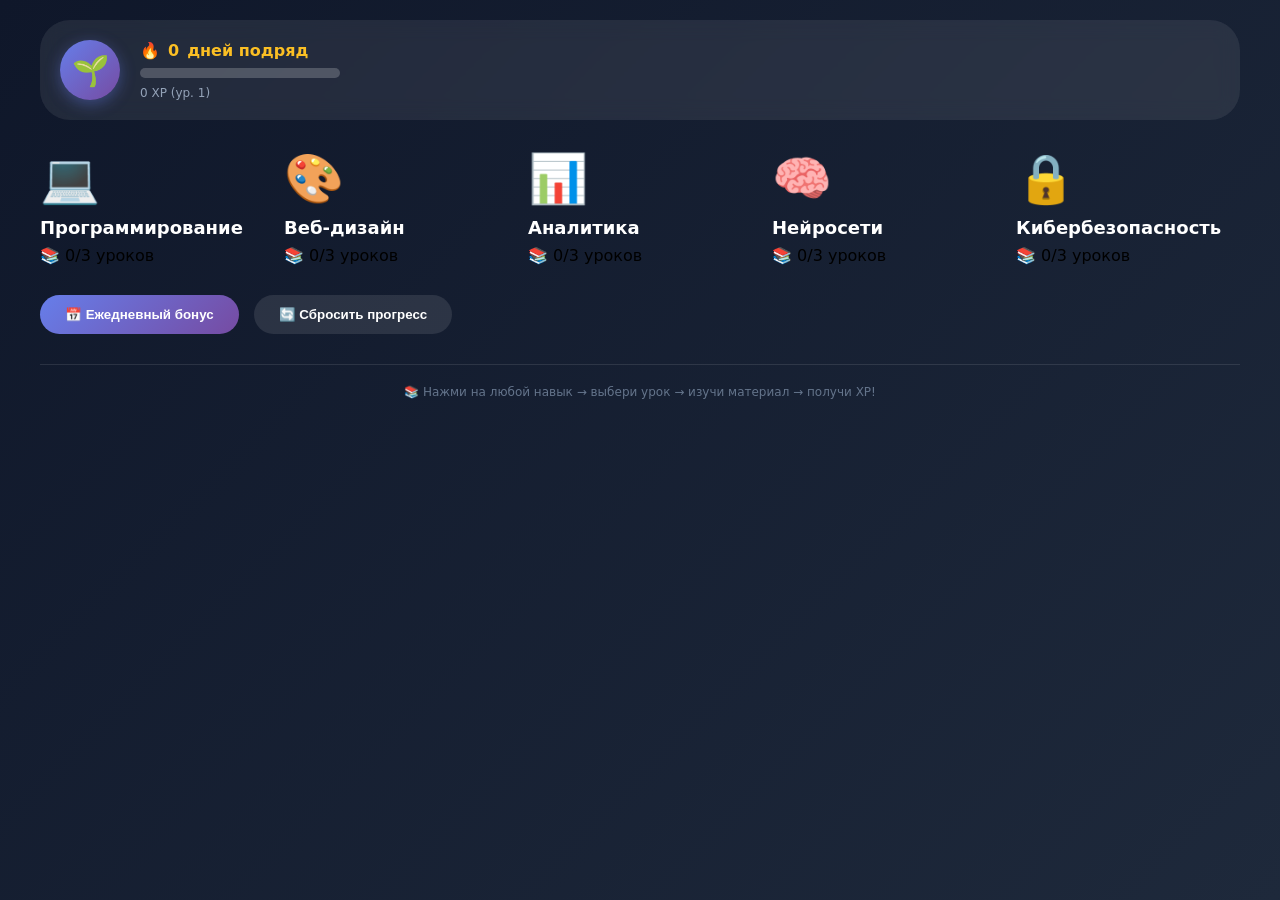
==== index.html @ 2c904f8a "c1" ====
<!DOCTYPE html>
<html lang="ru">
<head>
    <meta charset="UTF-8">
    <meta name="viewport" content="width=device-width, initial-scale=1.0, user-scalable=yes">
    <meta http-equiv="X-UA-Compatible" content="IE=edge,chrome=1" />
    <meta name="description" content="PROGREV PWA APP" />
    
    <link rel="manifest" crossorigin="use-credentials" href="./manifest.webmanifest">
    <link rel="shortcut icon" href="public/favicon.ico" type="image/x-icon">
    <link rel="icon" href="public/favicon.ico" type="image/x-icon">
    <link rel="favicon-16x16" type="image/png" sizes="16x16" href="public/favicon.ico">
    <meta name="pwa-capable" content="yes">
    <link rel="stylesheet" href="styles.css">
    <title>ITree - ИТ-дерево навыков</title>
</head>
<body>
    
    <div class="app-container">
        <div class="header">
            <div class="user-card">
                <div class="avatar" id="avatarBtn">🌱</div>
                <div class="stats">
                    <div class="streak">🔥 <span id="streakCount">0</span> дней подряд</div>
                    <div class="xp-bar-bg"><div class="xp-bar-fill" id="xpFill"></div></div>
                    <div id="xpText" style="font-size:12px; color:#94a3b8;">0 XP</div>
                </div>
            </div>
        </div>

        <div class="tree-grid" id="skillsGrid"></div>

        <div class="learning-panel" id="learningPanel">
            <div class="panel-header">
                <div class="panel-title" id="panelTitle">Обучение</div>
                <button class="close-panel" id="closePanel">✕</button>
            </div>
            <div id="lessonsContainer"></div>
        </div>

        <div class="controls">
            <button class="btn btn-primary" id="dailyBtn">📅 Ежедневный бонус</button>
            <button class="btn btn-secondary" id="resetBtn">🔄 Сбросить прогресс</button>
        </div>
        <div class="footer">📚 Нажми на любой навык → выбери урок → изучи материал → получи XP!</div>
    </div>

    <div class="video-modal" id="videoModal">
        <div class="video-container">
            <button class="close-video" id="closeVideo">✕</button>
            <iframe class="video-frame" id="videoFrame" src="" frameborder="0" allowfullscreen></iframe>
        </div>
    </div>
    <script src="index.js"></script>
    <script>
        if ('serviceWorker' in navigator) {
            navigator.serviceWorker.register(
                '/service-worker.js', {scope: '/'}
            )
        }
    </script>
</body>
</html>
---- styles.css ----
* {
margin: 0;
padding: 0;
box-sizing: border-box;
}

body {
font-family: 'Segoe UI', system-ui, -apple-system, sans-serif;
background: linear-gradient(135deg, #0f172a 0%, #1e293b 100%);
min-height: 100vh;
padding: 20px;
}

.app-container {
max-width: 1200px;
margin: 0 auto;
}

/* Header */
.header {
display: flex;
justify-content: space-between;
align-items: center;
margin-bottom: 30px;
padding: 20px;
background: rgba(255,255,255,0.08);
border-radius: 30px;
backdrop-filter: blur(10px);
}

.user-card {
display: flex;
align-items: center;
gap: 20px;
}

.avatar {
width: 60px;
height: 60px;
background: linear-gradient(135deg, #667eea, #764ba2);
border-radius: 50%;
display: flex;
align-items: center;
justify-content: center;
font-size: 30px;
cursor: pointer;
transition: transform 0.3s;
box-shadow: 0 4px 15px rgba(102,126,234,0.4);
}

.avatar:hover {
transform: scale(1.05);
}

.stats {
display: flex;
flex-direction: column;
gap: 8px;
}

.streak {
display: flex;
align-items: center;
gap: 8px;
color: #fbbf24;
font-weight: bold;
}

.xp-bar-bg {
width: 200px;
height: 10px;
background: rgba(255,255,255,0.2);
border-radius: 10px;
overflow: hidden;
}

.xp-bar-fill {
height: 100%;
background: linear-gradient(90deg, #4ade80, #22d3ee);
width: 0%;
transition: width 0.5s;
border-radius: 10px;
}

/* Tree Grid */
.tree-grid {
display: grid;
grid-template-columns: repeat(auto-fit, minmax(200px, 1fr));
gap: 20px;
margin-bottom: 30px;
}

.skill-card {
background: linear-gradient(135deg, #1e293b, #0f172a);
border: 2px solid rgba(59,130,246,0.3);
border-radius: 20px;
padding: 20px;
text-align: center;
cursor: pointer;
transition: all 0.3s;
position: relative;
}

.skill-card:hover {
transform: translateY(-5px);
border-color: #3b82f6;
box-shadow: 0 10px 30px rgba(59,130,246,0.3);
}

.skill-card.completed {
border-color: #4ade80;
background: linear-gradient(135deg, #064e3b, #022c22);
}

.skill-icon {
font-size: 48px;
margin-bottom: 10px;
}

.skill-title {
font-size: 18px;
font-weight: bold;
color: white;
margin-bottom: 8px;
}

.learning-panel {
background: rgba(255,255,255,0.05);
border-radius: 30px;
backdrop-filter: blur(10px);
padding: 25px;
margin-top: 20px;
display: none;
}

.learning-panel.active {
display: block;
animation: slideUp 0.4s ease;
}

@keyframes slideUp {
from { opacity: 0; transform: translateY(20px); }
to { opacity: 1; transform: translateY(0); }
}

.panel-header {
display: flex;
justify-content: space-between;
align-items: center;
margin-bottom: 25px;
padding-bottom: 15px;
border-bottom: 1px solid rgba(255,255,255,0.1);
}

.panel-title {
font-size: 28px;
font-weight: bold;
color: white;
}

.close-panel {
background: rgba(255,255,255,0.1);
border: none;
color: white;
font-size: 24px;
width: 40px;
height: 40px;
border-radius: 50%;
cursor: pointer;
transition: all 0.2s;
}

.close-panel:hover {
background: rgba(239,68,68,0.5);
}

.lessons-grid {
display: grid;
grid-template-columns: repeat(auto-fit, minmax(350px, 1fr));
gap: 20px;
margin-bottom: 30px;
}

.lesson-card {
background: rgba(255,255,255,0.08);
border-radius: 20px;
padding: 20px;
transition: all 0.3s;
border: 1px solid rgba(255,255,255,0.1);
}

.lesson-card.completed-lesson {
border-color: #4ade80;
background: rgba(74,222,128,0.1);
}

.lesson-header {
display: flex;
align-items: center;
gap: 15px;
margin-bottom: 15px;
flex-wrap: wrap;
}

.lesson-number {
width: 40px;
height: 40px;
background: #3b82f6;
border-radius: 50%;
display: flex;
align-items: center;
justify-content: center;
font-weight: bold;
color: white;
}

.lesson-title {
font-size: 18px;
font-weight: bold;
color: white;
flex: 1;
}

.lesson-duration {
font-size: 12px;
color: #94a3b8;
}

.lesson-description {
color: #cbd5e1;
font-size: 14px;
margin-bottom: 15px;
line-height: 1.5;
}

.video-placeholder {
background: linear-gradient(135deg, #0f172a, #1e293b);
border-radius: 15px;
padding: 20px;
margin-bottom: 15px;
text-align: center;
cursor: pointer;
transition: all 0.3s;
border: 1px solid rgba(59,130,246,0.3);
}

.video-placeholder:hover {
border-color: #3b82f6;
transform: scale(1.01);
}

.video-icon {
font-size: 48px;
margin-bottom: 10px;
}

.video-text {
color: #60a5fa;
font-size: 14px;
}

.lesson-actions {
display: flex;
gap: 10px;
margin-top: 15px;
}

.btn-lesson {
flex: 1;
padding: 10px;
border: none;
border-radius: 15px;
font-weight: bold;
cursor: pointer;
transition: all 0.2s;
}

.btn-complete {
background: rgba(34,197,94,0.2);
border: 1px solid #22c55e;
color: #4ade80;
}

.btn-complete:hover {
background: rgba(34,197,94,0.4);
}

.btn-complete:disabled {
opacity: 0.5;
cursor: not-allowed;
}

/* Video Modal */
.video-modal {
display: none;
position: fixed;
top: 0;
left: 0;
width: 100%;
height: 100%;
background: rgba(0,0,0,0.9);
z-index: 1000;
align-items: center;
justify-content: center;
}

.video-modal.active {
display: flex;
}

.video-container {
background: #000;
border-radius: 20px;
max-width: 800px;
width: 90%;
position: relative;
}

.video-frame {
width: 100%;
aspect-ratio: 16/9;
border: none;
border-radius: 20px;
}

.close-video {
position: absolute;
top: -40px;
right: 0;
background: none;
border: none;
color: white;
font-size: 30px;
cursor: pointer;
}

.controls {
display: flex;
gap: 15px;
margin-top: 20px;
}

.btn {
padding: 12px 25px;
border: none;
border-radius: 30px;
font-weight: bold;
cursor: pointer;
transition: all 0.2s;
}

.btn-primary {
background: linear-gradient(135deg, #667eea, #764ba2);
color: white;
}

.btn-secondary {
background: rgba(255,255,255,0.1);
color: white;
}

.toast {
position: fixed;
bottom: 30px;
left: 50%;
transform: translateX(-50%);
background: #1e293b;
color: white;
padding: 12px 24px;
border-radius: 50px;
z-index: 1100;
animation: fadeOut 2.5s ease;
}

@keyframes fadeOut {
0% { opacity: 0; transform: translateX(-50%) translateY(20px); }
15% { opacity: 1; transform: translateX(-50%) translateY(0); }
85% { opacity: 1; transform: translateX(-50%) translateY(0); }
100% { opacity: 0; transform: translateX(-50%) translateY(-20px); }
}

.footer {
text-align: center;
margin-top: 30px;
padding-top: 20px;
border-top: 1px solid rgba(255,255,255,0.1);
font-size: 12px;
color: #64748b;
}

@media (max-width: 768px) {
.lessons-grid { grid-template-columns: 1fr; }
.header { flex-direction: column; gap: 15px; text-align: center; }
.xp-bar-bg { width: 100%; }
}
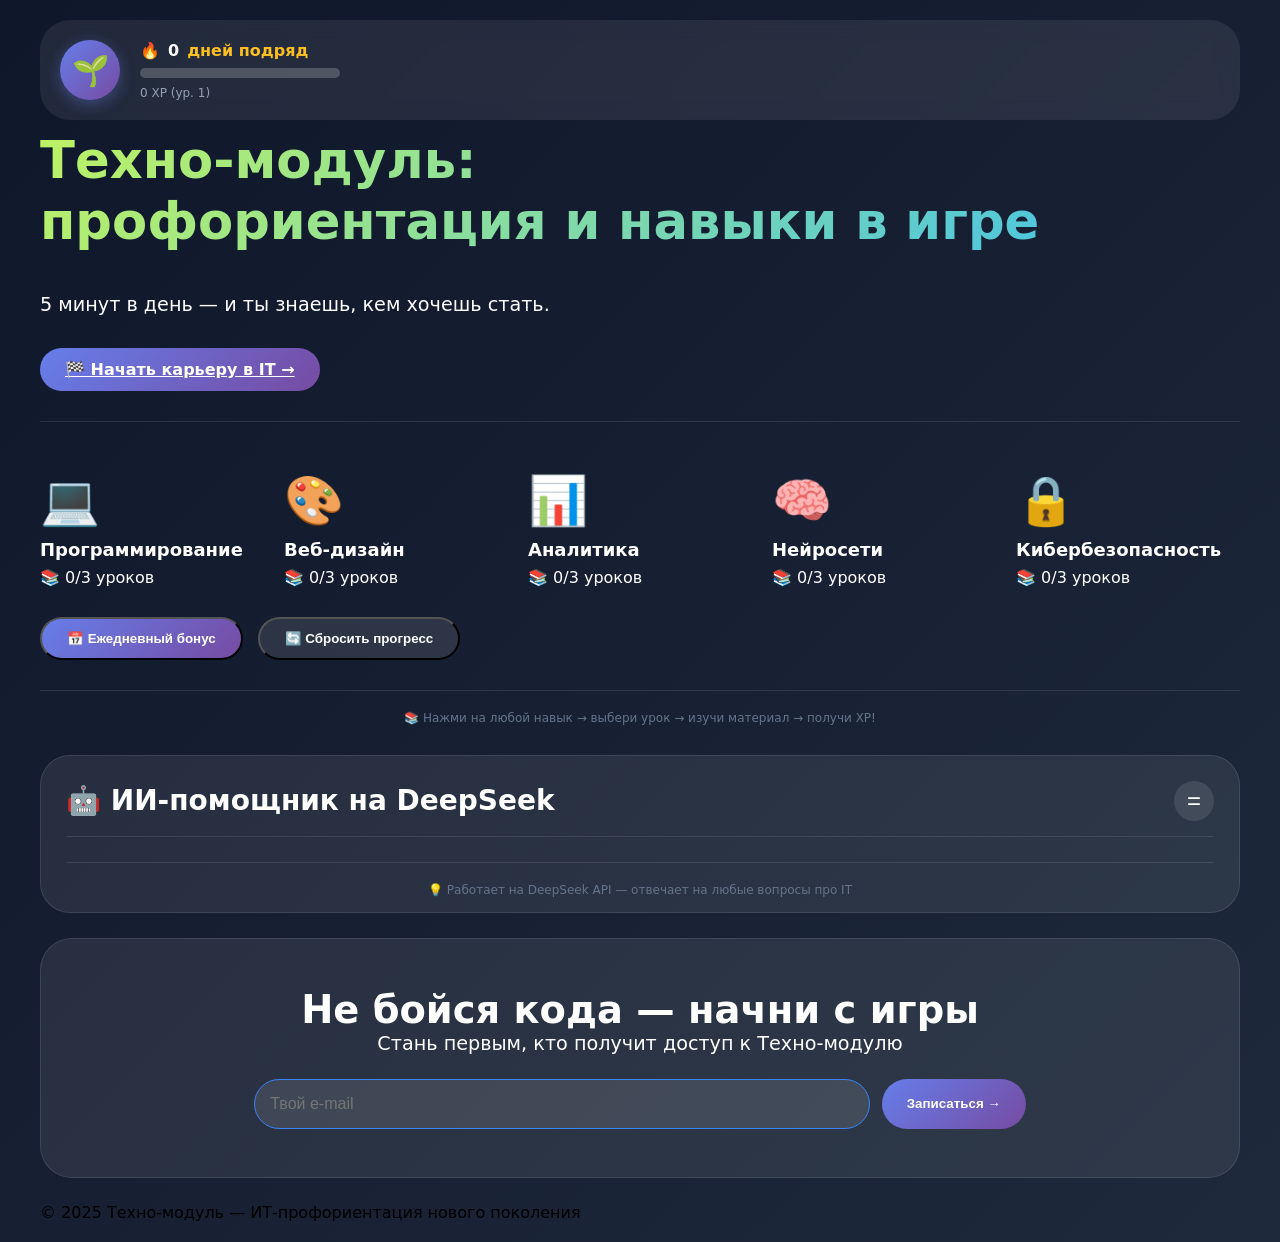
==== commit 68afb8f8: "c2" ====
--- a/index.html
+++ b/index.html
@@ -5,11 +5,8 @@
     <meta name="viewport" content="width=device-width, initial-scale=1.0, user-scalable=yes">
     <meta http-equiv="X-UA-Compatible" content="IE=edge,chrome=1" />
     <meta name="description" content="PROGREV PWA APP" />
-    
-    <link rel="manifest" crossorigin="use-credentials" href="./manifest.webmanifest">
-    <link rel="shortcut icon" href="public/favicon.ico" type="image/x-icon">
-    <link rel="icon" href="public/favicon.ico" type="image/x-icon">
-    <link rel="favicon-16x16" type="image/png" sizes="16x16" href="public/favicon.ico">
+    <link rel="manifest" href="./manifest.webmanifest">
+    <link rel="icon" href="public/icon144.png" type="image/png">
     <meta name="pwa-capable" content="yes">
     <link rel="stylesheet" href="styles.css">
     <title>ITree - ИТ-дерево навыков</title>
@@ -27,6 +24,13 @@
                 </div>
             </div>
         </div>
+        
+        <section>
+            <h1>Техно-модуль:<br>профориентация и навыки в игре</h1>
+            <p style="font-size: 1.2rem; max-width: 700px; margin-bottom: 32px;">5 минут в день — и ты знаешь, кем хочешь стать.</p>
+            <a class="btn btn-primary" href="#start">🏁 Начать карьеру в IT →</a>
+        </section>
+        <div class="footer"></div>
 
         <div class="tree-grid" id="skillsGrid"></div>
 
@@ -43,6 +47,41 @@
             <button class="btn btn-secondary" id="resetBtn">🔄 Сбросить прогресс</button>
         </div>
         <div class="footer">📚 Нажми на любой навык → выбери урок → изучи материал → получи XP!</div>
+
+        <!-- Вкладка ИИ-помощник (РАБОТАЕТ С НАСТОЯЩИМ ИИ) -->
+        <div class="tab-content active" id="tab-ai">
+            <div class="card">
+                <div class="panel-header">
+                    <div class="panel-title" id="panelTitle">🤖 ИИ-помощник на DeepSeek</div>
+                    <button class="close-panel" id="hidePanel">=</button>
+                </div>
+                <div class="chat-container" id="chatContainer">
+                    <div class="chat-messages" id="chatMessages">
+                        <div class="message ai">
+                            <div class="message-bubble">Привет! Я ИИ-помощник на базе DeepSeek. Можешь спросить меня про IT, программирование, нейросети — я отвечу как настоящий ИИ! 🚀</div>
+                        </div>
+                    </div>
+                    <div class="chat-input-area">
+                        <input type="text" class="chat-input" id="chatInput" placeholder="Задай любой вопрос...">
+                        <button class="chat-send" id="sendBtn">Отправить</button>
+                    </div>
+                </div>
+                <div class="footer" style="margin-top: 15px;">💡 Работает на DeepSeek API — отвечает на любые вопросы про IT</div>
+            </div>
+        </div>
+
+        <!-- Подписка -->
+        <section id="start">
+            <div style="border-radius: 2rem; padding: 48px 48px; text-align: center;" class="card">
+                <h2>Не бойся кода — начни с игры</h2>
+                <p style="margin-bottom: 24px;">Стань первым, кто получит доступ к Техно-модулю</p>
+                <div style="display: flex; gap: 12px; flex-wrap: wrap; margin: 0 auto; max-width: 70%;;">
+                    <input type="email" class="chat-input" placeholder="Твой e-mail" id="emailInput" style="flex:1">
+                    <button class="chat-send" id="subscribeBtn">Записаться →</button>
+                </div>
+            </div>
+        </section>
+        <footer>© 2025 Техно-модуль — ИТ-профориентация нового поколения</footer>
     </div>
 
     <div class="video-modal" id="videoModal">
@@ -51,14 +90,15 @@
             <iframe class="video-frame" id="videoFrame" src="" frameborder="0" allowfullscreen></iframe>
         </div>
     </div>
+
     <script src="index.js"></script>
     <script>
         if ('serviceWorker' in navigator) {
             navigator.serviceWorker.register(
-                '/service-worker.js', {scope: '/'}
+                '/progrevsite2281488/service-worker.js', {scope: '/progrevsite2281488/'}
             )
         }
     </script>
 </body>
 </html>
-   +   
--- a/styles.css
+++ b/styles.css
@@ -11,6 +11,41 @@
 padding: 20px;
 }
 
+
+
+.badge {
+    display: inline-block;
+    padding: 6px 14px;
+    border-radius: 40px;
+    font-size: 0.8rem;
+    margin-bottom: 20px;
+}
+
+section h1 {
+    font-size: 3.2rem;
+    background: linear-gradient(135deg, #BEF264, #38BDF8);
+    -webkit-background-clip: text;
+    background-clip: text;
+    color: transparent;
+    line-height: 1.2;
+    padding-bottom: 40px;
+}
+
+section h2 {
+    font-size: 2.4rem;
+    color: #FFFF
+}
+
+section p {
+    font-size: 1.2rem;
+    color: #FFFF
+}
+
+span {
+    color: #FFFF
+}
+
+
 .app-container {
 max-width: 1200px;
 margin: 0 auto;
@@ -21,7 +56,7 @@
 display: flex;
 justify-content: space-between;
 align-items: center;
-margin-bottom: 30px;
+margin-bottom: 10px;
 padding: 20px;
 background: rgba(255,255,255,0.08);
 border-radius: 30px;
@@ -173,6 +208,9 @@
 .close-panel:hover {
 background: rgba(239,68,68,0.5);
 }
+#hidePanel.close-panel:hover {
+    background: rgba(255,255,255,0.2)
+}
 
 .lessons-grid {
 display: grid;
@@ -263,6 +301,7 @@
 display: flex;
 gap: 10px;
 margin-top: 15px;
+margin-bottom: 15px;
 }
 
 .btn-lesson {
@@ -342,10 +381,11 @@
 
 .btn {
 padding: 12px 25px;
-border: none;
+box-sizing: border-box;
 border-radius: 30px;
 font-weight: bold;
 cursor: pointer;
+display: inline-block;
 transition: all 0.2s;
 }
 
@@ -380,16 +420,143 @@
 }
 
 .footer {
-text-align: center;
-margin-top: 30px;
-padding-top: 20px;
-border-top: 1px solid rgba(255,255,255,0.1);
-font-size: 12px;
-color: #64748b;
+    text-align: center;
+    margin-top: 30px;
+    padding-top: 20px;
+    margin-bottom: 30px;
+    border-top: 1px solid rgba(255,255,255,0.1);
+    font-size: 12px;
+    color: #64748b;
 }
 
 @media (max-width: 768px) {
 .lessons-grid { grid-template-columns: 1fr; }
 .header { flex-direction: column; gap: 15px; text-align: center; }
 .xp-bar-bg { width: 100%; }
-}+}
+
+.tab-content {
+    display: none;
+}
+
+.tab-content.active {
+    display: block;
+    animation: fadeIn 0.3s ease;
+}
+
+@keyframes fadeIn {
+    from { opacity: 0; transform: translateY(10px); }
+    to { opacity: 1; transform: translateY(0); }
+}
+
+.card {
+    background: rgba(255,255,255,0.08);
+    border-radius: 30px;
+    padding: 25px;
+    padding-bottom: 10px;
+    margin-bottom: 25px;
+    border: 1px solid rgba(255,255,255,0.1);
+}
+
+.card .footer {
+    margin-bottom: 5px;
+}
+
+.card-title {
+    font-size: 24px;
+    font-weight: bold;
+    color: white;
+    margin-bottom: 20px;
+    display: flex;
+    align-items: center;
+    gap: 10px;
+}
+
+.chat-container {
+    height: 500px;
+    display: none;
+    flex-direction: column;
+}
+.chat-container.active {
+    display: flex;
+}
+
+.chat-messages {
+    flex: 1;
+    overflow-y: auto;
+    padding: 15px;
+    background: rgba(0,0,0,0.3);
+    border-radius: 20px;
+    margin-bottom: 20px;
+}
+
+.message {
+    margin-bottom: 15px;
+    display: flex;
+}
+
+.message.user {
+    justify-content: flex-end;
+}
+
+.message.ai {
+    justify-content: flex-start;
+}
+
+.message-bubble {
+    max-width: 70%;
+    padding: 12px 18px;
+    border-radius: 20px;
+    word-wrap: break-word;
+    white-space: pre-wrap;
+}
+
+.message.user .message-bubble {
+    background: linear-gradient(135deg, #667eea, #764ba2);
+    color: white;
+    border-radius: 20px 20px 5px 20px;
+}
+
+.message.ai .message-bubble {
+    background: rgba(255,255,255,0.1);
+    color: white;
+    border-radius: 20px 20px 20px 5px;
+}
+
+.chat-input-area {
+    display: flex;
+    gap: 12px;
+}
+
+.chat-input {
+    flex: 1;
+    padding: 15px;
+    border-radius: 30px;
+    border: 1px solid #3b82f6;
+    background: rgba(255,255,255,0.1);
+    color: white;
+    font-size: 16px;
+}
+
+.chat-send {
+    padding: 15px 25px;
+    border-radius: 30px;
+    background: linear-gradient(135deg, #667eea, #764ba2);
+    border: none;
+    color: white;
+    font-weight: bold;
+    cursor: pointer;
+}
+
+.typing-indicator {
+    color: #94a3b8;
+    font-style: italic;
+    padding: 8px;
+}
+
+.error-message {
+    color: #f87171;
+    padding: 10px;
+    text-align: center;
+}
+
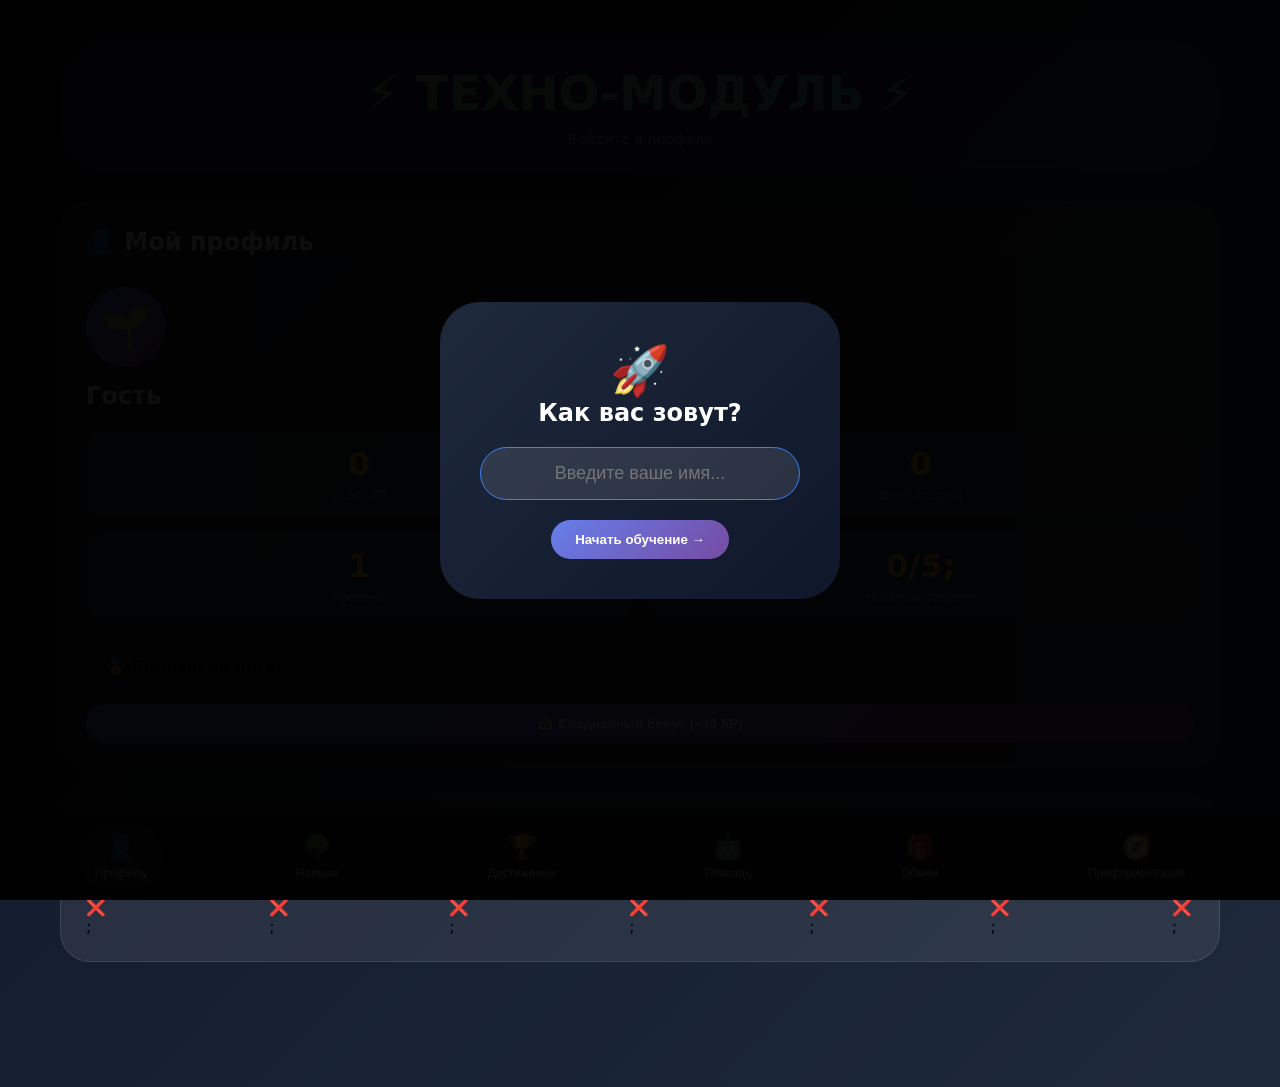
==== commit d79fdfb3: "xd" ====
--- a/index.html
+++ b/index.html
@@ -1,6 +1,8 @@
 <!DOCTYPE html>
 <html lang="ru">
 <head>
+    <meta charset="UTF-8">
+    <meta name="viewport" content="width=device-width, initial-scale=1.0, user-scalable=yes">
     <meta charset="UTF-8">
     <meta name="viewport" content="width=device-width, initial-scale=1.0, user-scalable=yes">
     <meta http-equiv="X-UA-Compatible" content="IE=edge,chrome=1" />
@@ -9,96 +11,822 @@
     <link rel="icon" href="public/icon144.png" type="image/png">
     <meta name="pwa-capable" content="yes">
     <link rel="stylesheet" href="styles.css">
-    <title>ITree - ИТ-дерево навыков</title>
+    <title>Техно-модуль — полноценная IT-платформа с ИИ</title>
+    <style>
+        * {
+            margin: 0;
+            padding: 0;
+            box-sizing: border-box;
+        }
+
+        body {
+            font-family: 'Segoe UI', 'Inter', system-ui, sans-serif;
+            background: linear-gradient(135deg, #0f172a 0%, #1e293b 100%);
+            min-height: 100vh;
+            padding-bottom: 80px;
+        }
+
+        .app-container {
+            max-width: 1200px;
+            margin: 0 auto;
+            padding: 20px;
+        }
+
+        .hero-header {
+            text-align: center;
+            margin-bottom: 30px;
+            padding: 25px;
+            background: rgba(102,126,234,0.2);
+            border-radius: 50px;
+            backdrop-filter: blur(10px);
+        }
+        .logo {
+            font-size: 48px;
+            font-weight: 800;
+            background: linear-gradient(135deg, #BEF264, #38BDF8);
+            -webkit-background-clip: text;
+            background-clip: text;
+            color: transparent;
+        }
+        .user-header-info {
+            margin-top: 10px;
+            font-size: 14px;
+            color: #94a3b8;
+        }
+
+        .bottom-nav {
+            position: fixed;
+            bottom: 0;
+            left: 0;
+            right: 0;
+            background: rgba(15, 23, 42, 0.95);
+            backdrop-filter: blur(10px);
+            display: flex;
+            justify-content: space-around;
+            padding: 12px 20px;
+            border-top: 1px solid rgba(255,255,255,0.1);
+            z-index: 100;
+        }
+        .nav-item {
+            display: flex;
+            flex-direction: column;
+            align-items: center;
+            gap: 5px;
+            background: none;
+            border: none;
+            color: #94a3b8;
+            font-size: 12px;
+            cursor: pointer;
+            transition: all 0.3s;
+            padding: 8px 16px;
+            border-radius: 30px;
+        }
+        .nav-item.active {
+            color: #fbbf24;
+            background: rgba(251,191,36,0.1);
+        }
+        .nav-icon { font-size: 24px; }
+
+        .tab-content { display: none; animation: fadeIn 0.3s ease; }
+        .tab-content.active { display: block; }
+        @keyframes fadeIn { from { opacity: 0; transform: translateY(10px); } to { opacity: 1; transform: translateY(0); } }
+
+        .card {
+            background: rgba(255,255,255,0.08);
+            border-radius: 30px;
+            padding: 25px;
+            margin-bottom: 25px;
+            border: 1px solid rgba(255,255,255,0.1);
+        }
+        .card-title {
+            font-size: 24px;
+            font-weight: bold;
+            color: white;
+            margin-bottom: 20px;
+            display: flex;
+            align-items: center;
+            gap: 10px;
+            border-bottom: 1px solid rgba(255,255,255,0.1);
+            padding-bottom: 10px;
+        }
+
+        .profile-avatar {
+            width: 80px;
+            height: 80px;
+            background: linear-gradient(135deg, #667eea, #764ba2);
+            border-radius: 50%;
+            display: flex;
+            align-items: center;
+            justify-content: center;
+            font-size: 40px;
+            margin-bottom: 15px;
+        }
+        .league-badge {
+            display: inline-block;
+            padding: 8px 20px;
+            border-radius: 30px;
+            font-weight: bold;
+            margin-top: 10px;
+        }
+        .bronze { background: #cd7f32; }
+        .silver { background: #c0c0c0; color: #1e293b; }
+        .gold { background: #ffd700; color: #1e293b; }
+
+        .stats-grid {
+            display: grid;
+            grid-template-columns: repeat(2, 1fr);
+            gap: 15px;
+            margin: 20px 0;
+        }
+        .stat-card {
+            background: rgba(255,255,255,0.05);
+            border-radius: 20px;
+            padding: 15px;
+            text-align: center;
+        }
+        .stat-value { font-size: 32px; font-weight: bold; color: #fbbf24; }
+        .stat-label { font-size: 12px; color: #94a3b8; margin-top: 5px; }
+
+        .skills-grid {
+            display: grid;
+            grid-template-columns: repeat(auto-fit, minmax(200px, 1fr));
+            gap: 15px;
+        }
+        .skill-card {
+            background: rgba(255,255,255,0.05);
+            border-radius: 20px;
+            padding: 15px;
+            text-align: center;
+            cursor: pointer;
+            transition: all 0.3s;
+        }
+        .skill-card:hover { transform: translateY(-3px); background: rgba(255,255,255,0.1); }
+        .skill-card.completed { background: rgba(74,222,128,0.2); border: 1px solid #4ade80; }
+        .skill-icon { font-size: 40px; margin-bottom: 10px; }
+        .skill-name { font-weight: bold; color: white; margin-bottom: 5px; }
+
+        .achievements-grid {
+            display: grid;
+            grid-template-columns: repeat(auto-fit, minmax(150px, 1fr));
+            gap: 15px;
+        }
+        .achievement-card {
+            background: rgba(255,255,255,0.05);
+            border-radius: 20px;
+            padding: 15px;
+            text-align: center;
+        }
+        .achievement-card.unlocked { background: rgba(251,191,36,0.2); border: 1px solid #fbbf24; }
+        .achievement-icon { font-size: 36px; margin-bottom: 10px; opacity: 0.5; }
+        .achievement-card.unlocked .achievement-icon { opacity: 1; }
+        .achievement-name { font-size: 14px; color: white; margin-bottom: 5px; }
+
+        .chat-container { height: 500px; display: flex; flex-direction: column; }
+        .chat-messages {
+            flex: 1;
+            overflow-y: auto;
+            padding: 15px;
+            background: rgba(0,0,0,0.3);
+            border-radius: 20px;
+            margin-bottom: 15px;
+        }
+        .message { margin-bottom: 12px; display: flex; }
+        .message.user { justify-content: flex-end; }
+        .message.ai { justify-content: flex-start; }
+        .message-bubble {
+            max-width: 70%;
+            padding: 10px 16px;
+            border-radius: 20px;
+            word-wrap: break-word;
+        }
+        .message.user .message-bubble { background: linear-gradient(135deg, #667eea, #764ba2); color: white; }
+        .message.ai .message-bubble { background: rgba(255,255,255,0.1); color: white; }
+        .chat-input-area { display: flex; gap: 10px; }
+        .chat-input {
+            flex: 1;
+            padding: 12px;
+            border-radius: 30px;
+            border: 1px solid #3b82f6;
+            background: rgba(255,255,255,0.1);
+            color: white;
+        }
+        .chat-send {
+            padding: 12px 20px;
+            border-radius: 30px;
+            background: linear-gradient(135deg, #667eea, #764ba2);
+            border: none;
+            color: white;
+            cursor: pointer;
+        }
+
+        .shop-items {
+            display: grid;
+            grid-template-columns: repeat(auto-fit, minmax(200px, 1fr));
+            gap: 15px;
+        }
+        .shop-item {
+            background: rgba(255,255,255,0.1);
+            border-radius: 20px;
+            padding: 15px;
+            text-align: center;
+        }
+        .shop-item button {
+            margin-top: 10px;
+            padding: 8px 16px;
+            border-radius: 30px;
+            background: #fbbf24;
+            border: none;
+            cursor: pointer;
+            font-weight: bold;
+        }
+        .shop-item button:disabled { opacity: 0.5; cursor: not-allowed; }
+
+        .question { margin-bottom: 20px; }
+        .question-text { color: white; font-weight: bold; margin-bottom: 10px; }
+        .options { display: flex; flex-direction: column; gap: 8px; }
+        .option {
+            background: rgba(255,255,255,0.1);
+            padding: 12px 15px;
+            border-radius: 20px;
+            cursor: pointer;
+            transition: 0.2s;
+            color: #cbd5e1;
+        }
+        .option:hover, .option.selected { background: #3b82f6; color: white; }
+        .test-result { text-align: center; padding: 20px; }
+        .recommendation-badge {
+            display: inline-block;
+            background: linear-gradient(135deg, #667eea, #764ba2);
+            padding: 10px 20px;
+            border-radius: 30px;
+            margin: 5px;
+            font-weight: bold;
+        }
+
+        .name-modal {
+            position: fixed;
+            top: 0;
+            left: 0;
+            width: 100%;
+            height: 100%;
+            background: rgba(0,0,0,0.95);
+            display: flex;
+            align-items: center;
+            justify-content: center;
+            z-index: 1000;
+        }
+        .name-modal.hidden { display: none; }
+        .name-card {
+            background: linear-gradient(135deg, #1e293b, #0f172a);
+            border-radius: 40px;
+            padding: 40px;
+            text-align: center;
+            max-width: 400px;
+            width: 90%;
+        }
+        .name-input {
+            width: 100%;
+            padding: 15px;
+            border-radius: 40px;
+            border: 1px solid #3b82f6;
+            background: rgba(255,255,255,0.1);
+            color: white;
+            font-size: 18px;
+            margin: 20px 0;
+            text-align: center;
+        }
+        .btn {
+            padding: 12px 24px;
+            border-radius: 40px;
+            border: none;
+            font-weight: bold;
+            cursor: pointer;
+        }
+        .btn-primary { background: linear-gradient(135deg, #667eea, #764ba2); color: white; }
+        .footer { text-align: center; margin-top: 20px; font-size: 12px; color: #64748b; }
+
+        .toast {
+            position: fixed;
+            bottom: 100px;
+            left: 50%;
+            transform: translateX(-50%);
+            background: #1e293b;
+            color: white;
+            padding: 12px 24px;
+            border-radius: 50px;
+            z-index: 1000;
+            animation: fadeOut 3s ease;
+        }
+        @keyframes fadeOut {
+            0% { opacity: 0; transform: translateX(-50%) translateY(20px); }
+            15% { opacity: 1; transform: translateX(-50%) translateY(0); }
+            85% { opacity: 1; transform: translateX(-50%) translateY(0); }
+            100% { opacity: 0; transform: translateX(-50%) translateY(-20px); }
+        }
+
+        .week-progress { display: flex; gap: 10px; justify-content: space-between; }
+        .week-day {
+            flex: 1;
+            text-align: center;
+            padding: 10px;
+            background: rgba(255,255,255,0.1);
+            border-radius: 15px;
+            cursor: pointer;
+            transition: 0.2s;
+        }
+        .week-day.active { background: #4ade80; color: #0f172a; }
+
+        .video-placeholder {
+            background: linear-gradient(135deg, #0f172a, #1e293b);
+            border-radius: 15px;
+            padding: 20px;
+            margin-bottom: 15px;
+            text-align: center;
+            cursor: pointer;
+            transition: all 0.3s;
+            border: 1px solid rgba(59,130,246,0.3);
+        }
+
+        .video-placeholder:hover {
+            border-color: #3b82f6;
+            transform: scale(1.01);
+        }
+
+        .video-icon {
+            font-size: 48px;
+            margin-bottom: 10px;
+        }
+
+        .video-text {
+            color: #60a5fa;
+            font-size: 14px;
+        }
+
+        .video-modal {
+            display: none;
+            position: fixed;
+            top: 0;
+            left: 0;
+            width: 100%;
+            height: 100%;
+            background: rgba(0,0,0,0.9);
+            z-index: 1000;
+            align-items: center;
+            justify-content: center;
+        }
+
+        .video-modal.active {
+            display: flex;
+        }
+
+        .video-container {
+            background: #000;
+            border-radius: 20px;
+            max-width: 800px;
+            width: 90%;
+            position: relative;
+        }
+
+        .video-frame {
+            width: 100%;
+            aspect-ratio: 16/9;
+            border: none;
+            border-radius: 20px;
+        }
+
+        .close-video {
+            position: absolute;
+            top: -40px;
+            right: 0;
+            background: none;
+            border: none;
+            color: white;
+            font-size: 30px;
+            cursor: pointer;
+        }
+
+        @media (max-width: 600px) {
+            .app-container { padding: 15px; }
+            .stats-grid { grid-template-columns: 1fr; }
+            .skills-grid { grid-template-columns: 1fr; }
+            .achievements-grid { grid-template-columns: repeat(2, 1fr); }
+        }
+    </style>
 </head>
 <body>
-    
-    <div class="app-container">
-        <div class="header">
-            <div class="user-card">
-                <div class="avatar" id="avatarBtn">🌱</div>
-                <div class="stats">
-                    <div class="streak">🔥 <span id="streakCount">0</span> дней подряд</div>
-                    <div class="xp-bar-bg"><div class="xp-bar-fill" id="xpFill"></div></div>
-                    <div id="xpText" style="font-size:12px; color:#94a3b8;">0 XP</div>
+<div class="app-container">
+    <div class="hero-header">
+        <div class="logo">⚡ ТЕХНО-МОДУЛЬ ⚡</div>
+        <div class="user-header-info" id="headerInfo">Войдите в профиль</div>
+    </div>
+
+    <div id="tabProfile" class="tab-content">
+        <div class="card">
+            <div class="card-title">👤 Мой профиль</div>
+            <div class="profile-avatar" id="profileAvatar">🌱</div>
+            <h2 id="profileName" style="color:white;">Гость</h2>
+            <div class="stats-grid">
+                <div class="stat-card"><div class="stat-value" id="profileXP">0</div><div class="stat-label">Всего XP</div></div>
+                <div class="stat-card"><div class="stat-value" id="profileStreak">0</div><div class="stat-label">Дней подряд</div></div>
+                <div class="stat-card"><div class="stat-value" id="profileLevel">1</div><div class="stat-label">Уровень</div></div>
+                <div class="stat-card"><div class="stat-value" id="profileSkills">0</div><div class="stat-label">Навыков освоено</div></div>
+            </div>
+            <div id="leagueBadge" class="league-badge bronze">🥉 Бронзовая лига</div>
+            <button id="dailyBonusBtn" class="btn btn-primary" style="margin-top:20px; width:100%;">📅 Ежедневный бонус (+30 XP)</button>
+        </div>
+        <div class="card">
+            <div class="card-title">📅 Прогресс за неделю</div>
+            <div id="weekProgress" class="week-progress"></div>
+        </div>
+    </div>
+
+    <div id="tabSkills" class="tab-content">
+        <div class="card">
+            <div class="card-title">🌳 Дерево навыков</div>
+            <div class="skills-grid" id="skillsGrid"></div>
+            <div class="footer">📚 Нажми на навык, чтобы изучить или отметить пройденным</div>
+        </div>
+    </div>
+
+    <div id="tabAchievements" class="tab-content">
+        <div class="card">
+            <div class="card-title">🏆 Достижения</div>
+            <div class="achievements-grid" id="achievementsGrid"></div>
+        </div>
+    </div>
+
+    <div id="tabHelp" class="tab-content">
+        <div class="card">
+            <div class="card-title">🤖 ИИ-помощник (DeepSeek)</div>
+            <div class="chat-container">
+                <div class="chat-messages" id="chatMessages">
+                    <div class="message ai"><div class="message-bubble">Привет! Я ИИ-помощник на базе DeepSeek. Задавай любые вопросы про IT, программирование, нейросети — я работаю в реальном времени! 🚀</div></div>
+                </div>
+                <div class="chat-input-area">
+                    <input type="text" class="chat-input" id="chatInput" placeholder="Задай вопрос...">
+                    <button class="chat-send" id="sendBtn">➤</button>
                 </div>
             </div>
+            <div class="footer">💡 Работает на DeepSeek API — отвечает как настоящая нейросеть</div>
         </div>
-        
-        <section>
-            <h1>Техно-модуль:<br>профориентация и навыки в игре</h1>
-            <p style="font-size: 1.2rem; max-width: 700px; margin-bottom: 32px;">5 минут в день — и ты знаешь, кем хочешь стать.</p>
-            <a class="btn btn-primary" href="#start">🏁 Начать карьеру в IT →</a>
-        </section>
-        <div class="footer"></div>
-
-        <div class="tree-grid" id="skillsGrid"></div>
-
-        <div class="learning-panel" id="learningPanel">
-            <div class="panel-header">
-                <div class="panel-title" id="panelTitle">Обучение</div>
-                <button class="close-panel" id="closePanel">✕</button>
-            </div>
-            <div id="lessonsContainer"></div>
+    </div>
+
+    <div id="tabExchange" class="tab-content">
+        <div class="card">
+            <div class="card-title">🎁 Обмен XP</div>
+            <div class="shop-items" id="shopContainer"></div>
         </div>
-
-        <div class="controls">
-            <button class="btn btn-primary" id="dailyBtn">📅 Ежедневный бонус</button>
-            <button class="btn btn-secondary" id="resetBtn">🔄 Сбросить прогресс</button>
+    </div>
+
+    <div id="tabCareer" class="tab-content">
+        <div class="card">
+            <div class="card-title">🧭 Профориентация</div>
+            <div id="testContainer"></div>
         </div>
-        <div class="footer">📚 Нажми на любой навык → выбери урок → изучи материал → получи XP!</div>
-
-        <!-- Вкладка ИИ-помощник (РАБОТАЕТ С НАСТОЯЩИМ ИИ) -->
-        <div class="tab-content active" id="tab-ai">
-            <div class="card">
-                <div class="panel-header">
-                    <div class="panel-title" id="panelTitle">🤖 ИИ-помощник на DeepSeek</div>
-                    <button class="close-panel" id="hidePanel">=</button>
-                </div>
-                <div class="chat-container" id="chatContainer">
-                    <div class="chat-messages" id="chatMessages">
-                        <div class="message ai">
-                            <div class="message-bubble">Привет! Я ИИ-помощник на базе DeepSeek. Можешь спросить меня про IT, программирование, нейросети — я отвечу как настоящий ИИ! 🚀</div>
-                        </div>
-                    </div>
-                    <div class="chat-input-area">
-                        <input type="text" class="chat-input" id="chatInput" placeholder="Задай любой вопрос...">
-                        <button class="chat-send" id="sendBtn">Отправить</button>
-                    </div>
-                </div>
-                <div class="footer" style="margin-top: 15px;">💡 Работает на DeepSeek API — отвечает на любые вопросы про IT</div>
-            </div>
-        </div>
-
-        <!-- Подписка -->
-        <section id="start">
-            <div style="border-radius: 2rem; padding: 48px 48px; text-align: center;" class="card">
-                <h2>Не бойся кода — начни с игры</h2>
-                <p style="margin-bottom: 24px;">Стань первым, кто получит доступ к Техно-модулю</p>
-                <div style="display: flex; gap: 12px; flex-wrap: wrap; margin: 0 auto; max-width: 70%;;">
-                    <input type="email" class="chat-input" placeholder="Твой e-mail" id="emailInput" style="flex:1">
-                    <button class="chat-send" id="subscribeBtn">Записаться →</button>
-                </div>
-            </div>
-        </section>
-        <footer>© 2025 Техно-модуль — ИТ-профориентация нового поколения</footer>
-    </div>
-
-    <div class="video-modal" id="videoModal">
-        <div class="video-container">
-            <button class="close-video" id="closeVideo">✕</button>
-            <iframe class="video-frame" id="videoFrame" src="" frameborder="0" allowfullscreen></iframe>
-        </div>
-    </div>
-
-    <script src="index.js"></script>
-    <script>
-        if ('serviceWorker' in navigator) {
-            navigator.serviceWorker.register(
-                '/progrevsite2281488/service-worker.js', {scope: '/progrevsite2281488/'}
-            )
-        }
+    </div>
+
+    <div class="bottom-nav">
+        <button class="nav-item" data-tab="profile"><div class="nav-icon">👤</div><span>Профиль</span></button>
+        <button class="nav-item" data-tab="skills"><div class="nav-icon">🌳</div><span>Навыки</span></button>
+        <button class="nav-item" data-tab="achievements"><div class="nav-icon">🏆</div><span>Достижения</span></button>
+        <button class="nav-item" data-tab="help"><div class="nav-icon">🤖</div><span>Помощь</span></button>
+        <button class="nav-item" data-tab="exchange"><div class="nav-icon">🎁</div><span>Обмен</span></button>
+        <button class="nav-item" data-tab="career"><div class="nav-icon">🧭</div><span>Профориентация</span></button>
+    </div>
+</div>
+
+
+
+<div id="nameModal" class="name-modal">
+    <div class="name-card">
+        <div style="font-size: 48px;">🚀</div>
+        <h2 style="color:white;">Как вас зовут?</h2>
+        <input type="text" id="userNameInput" class="name-input" placeholder="Введите ваше имя..." maxlength="25">
+        <button id="saveNameBtn" class="btn btn-primary">Начать обучение →</button>
+    </div>
+</div>
+
+<div class="video-modal" id="videoModal">
+    <div class="video-container">
+        <button class="close-video" id="closeVideo">✕</button>
+        <iframe class="video-frame" id="videoFrame" src="" frameborder="0" allowfullscreen></iframe>
+    </div>
+</div>
+
+<script>
+    // ========== API КЛЮЧ DEEPSEEK (ваш ключ) ==========
+    const DEEPSEEK_API_KEY = 'sk-fa56a2534e34406c807b5e35822658f0';
+    const API_URL = 'https://api.deepseek.com/v1/chat/completions';
+
+    // ========== КОНФИГУРАЦИЯ ==========
+    const skillsConfig = [
+        { id: "python", name: "Python", icon: "🐍", desc: "Программирование", xpReward: 100, lessons: 5 },
+        { id: "webdev", name: "Веб-разработка", icon: "🌐", desc: "Сайты", xpReward: 100, lessons: 5 },
+        { id: "ai", name: "Нейросети", icon: "🧠", desc: "Искусственный интеллект", xpReward: 120, lessons: 5 },
+        { id: "design", name: "UI/UX Дизайн", icon: "🎨", desc: "Интерфейсы", xpReward: 90, lessons: 5 },
+        { id: "security", name: "Кибербезопасность", icon: "🔒", desc: "Защита данных", xpReward: 110, lessons: 5 }
+    ];
+
+    const achievementsConfig = [
+        { id: "first_skill", name: "Первые шаги", icon: "🌱", desc: "Освоить первый навык", condition: (d) => d.completedSkillsCount >= 1 },
+        { id: "skill_master", name: "Мастер", icon: "🏅", desc: "Освоить 3 навыка", condition: (d) => d.completedSkillsCount >= 3 },
+        { id: "guru", name: "Гуру", icon: "🏆", desc: "Освоить все 5 навыков", condition: (d) => d.completedSkillsCount >= 5 },
+        { id: "streak_7", name: "Выносливость", icon: "🔥", desc: "Серия 7 дней подряд", condition: (d) => d.streak >= 7 },
+        { id: "xp_1000", name: "Коллекционер", icon: "💰", desc: "Накопить 1000 XP", condition: (d) => d.totalXP >= 1000 },
+        { id: "xp_5000", name: "Магнат", icon: "💎", desc: "Накопить 5000 XP", condition: (d) => d.totalXP >= 5000 },
+        { id: "test_pass", name: "Искатель", icon: "🧭", desc: "Пройти профориентацию", condition: (d) => d.testCompleted === true },
+        { id: "helper", name: "Любознательный", icon: "🤖", desc: "Задать 10 вопросов ИИ", condition: (d) => d.questionsAsked >= 10 }
+    ];
+
+    const shopItems = [
+        { name: "🎬 Кинопоиск HD", price: 1500, desc: "3 месяца подписки" },
+        { name: "🎵 Яндекс Музыка", price: 1200, desc: "3 месяца подписки" },
+        { name: "🎧 VK Музыка", price: 1000, desc: "3 месяца подписки" }
+    ];
+
+    const testQuestions = [
+        { text: "Что ты делаешь, когда компьютер зависает?", options: ["Бью по клавиатуре", "Перезагружаю", "Иду пить чай", "Гуглю решение на телефоне"] },
+        { text: "Твой пароль от соцсетей — это...", options: ["qwerty123", "Имя кота", "Сгенерированный", "Из паспорта мамы"] },
+        { text: "Что ты чувствуешь, видя таблицу в Excel?", options: ["Эйфорию", "Лёгкую панику", "Желание закрыть", "Я это осилю"] },
+        { text: "Нейросеть нарисовала кота с тремя глазами. Твоя реакция?", options: ["Гениально!", "Странно, но мило", "Лучше бы я сам", "Тревожно за человечество"] },
+        { text: "Твоя идеальная работа в IT — это...", options: ["Писать код", "Рисовать интерфейсы", "Анализировать данные", "Защищать от хакеров"] }
+    ];
+
+    // ========== ДАННЫЕ ПОЛЬЗОВАТЕЛЯ ==========
+    let userData = {
+        name: "", totalXP: 0, streak: 0, lastVisit: null, questionsAsked: 0, testCompleted: false,
+        weekDays: { Mon: false, Tue: false, Wed: false, Thu: false, Fri: false, Sat: false, Sun: false },
+        skills: {}, conversationHistory: []
+    };
+    skillsConfig.forEach(s => { userData.skills[s.id] = { completed: false, progress: 0, lessonsCompleted: 0 }; });
+
+    let currentQuestion = 0, userAnswers = [], achievementsUnlocked = [];
+
+    // ========== ОСНОВНЫЕ ФУНКЦИИ ==========
+    function loadData() {
+        const saved = localStorage.getItem('techno_platform_ai');
+        if (saved) {
+            try { const data = JSON.parse(saved); userData = { ...userData, ...data };
+            if (!userData.weekDays) userData.weekDays = { Mon: false, Tue: false, Wed: false, Thu: false, Fri: false, Sat: false, Sun: false };
+            if (data.achievements) achievementsUnlocked = data.achievements;
+            } catch(e) {}
+        }
+        updateAllUI();
+        if (userData.name) document.getElementById('nameModal').classList.add('hidden');
+    }
+    function saveData() { localStorage.setItem('techno_platform_ai', JSON.stringify({ ...userData, achievements: achievementsUnlocked })); }
+    function showToast(msg) { const t = document.createElement('div'); t.className = 'toast'; t.textContent = msg; document.body.appendChild(t); setTimeout(() => t.remove(), 3000); }
+
+    function checkAchievements() {
+        const stats = {
+            completedSkillsCount: Object.values(userData.skills).filter(s => s.completed).length,
+            totalXP: userData.totalXP, streak: userData.streak,
+            testCompleted: userData.testCompleted, questionsAsked: userData.questionsAsked
+        };
+        achievementsConfig.forEach(ach => {
+        if (!achievementsUnlocked.includes(ach.id) && ach.condition(stats)) {
+                achievementsUnlocked.push(ach.id);
+                showToast(`🏆 Достижение разблокировано: ${ach.name}! +50 XP 🏆`);
+                userData.totalXP += 50;
+            }
+        });
+        saveData();
+    }
+
+    function getCompletedSkillsCount() { return Object.values(userData.skills).filter(s => s.completed).length; }
+    function getLevel() { return Math.floor(userData.totalXP / 500) + 1; }
+    function getLeague() {
+        const count = getCompletedSkillsCount();
+        if (count >= 5) return { name: "🏆 Золотая лига", class: "gold" };
+        if (count >= 2) return { name: "🥈 Серебряная лига", class: "silver" };
+        return { name: "🥉 Бронзовая лига", class: "bronze" };
+    }
+
+    function updateAllUI() {
+        document.getElementById('profileName').innerText = userData.name || "Гость";
+        document.getElementById('profileAvatar').innerText = userData.name ? userData.name.charAt(0).toUpperCase() : "🌱";
+        document.getElementById('profileXP').innerText = userData.totalXP;
+        document.getElementById('profileStreak').innerText = userData.streak;
+        document.getElementById('profileLevel').innerText = getLevel();
+        document.getElementById('profileSkills').innerText = `${getCompletedSkillsCount()}/${skillsConfig.length};`
+        const league = getLeague();
+        const badge = document.getElementById('leagueBadge');
+        badge.className = `league-badge ${league.class};`
+        badge.innerText = league.name;
+        document.getElementById('headerInfo').innerHTML = userData.name ? userData.name | `Уровень ${getLevel()}` | `${getCompletedSkillsCount()} / 5 навыков` : "Войдите в профиль";
+        updateSkillsUI(); updateAchievementsUI(); updateShopUI(); updateWeekProgressUI();
+    }
+
+    function updateSkillsUI() {
+        const container = document.getElementById('skillsGrid');
+        container.innerHTML = '';
+        skillsConfig.forEach(skill => {
+            const skillData = userData.skills[skill.id];
+            const isCompleted = skillData.completed;
+            const card = document.createElement('div');
+            card.className = `skill-card ${isCompleted ? 'completed' : ''}`
+            card.innerHTML = `<div class="skill-icon">${skill.icon}</div><div class="skill-name">${skill.name}</div><div class="skill-xp">+${skill.xpReward} XP</div><div class="skill-status">${isCompleted ? '✅ Пройден' : `📚 ${skillData.lessonsCompleted}/${skill.lessons} уроков`}</div>;`
+            card.onclick = () => {
+                if (isCompleted) showToast(`✅ Навык "${skill.name}" уже пройден!`);
+                else {
+                        const modal = document.getElementById('videoModal');
+                        const frame = document.getElementById('videoFrame');
+                        frame.src = "https://rutube.ru/play/embed/8cc87adcae8735201ab04f8fe595d7da/?playlist=856572"
+                        modal.classList.add('active');
+
+
+                        skillData.lessonsCompleted = Math.min(skillData.lessonsCompleted + 1, skill.lessons);
+                        if (skillData.lessonsCompleted >= skill.lessons && !skillData.completed) {
+                            skillData.completed = true; userData.totalXP += skill.xpReward;
+                            showToast(`🎉 Поздравляю! Ты освоил "${skill.name}" и получил +${skill.xpReward} XP! 🎉`);
+                            checkAchievements();
+                        } else { userData.totalXP += 25; showToast(`✨ Урок пройден! +25 XP! Осталось ${skill.lessons - skillData.lessonsCompleted} уроков ✨`); }
+                        saveData(); updateAllUI();
+                    }
+            };
+            container.appendChild(card);
+        });
+    }
+
+    document.getElementById('videoModal').onclick = (e) => {
+        if (e.target === document.getElementById('videoModal')) {
+        document.getElementById('closeVideo').click();}
+    }
+    document.getElementById('closeVideo').onclick = () => {
+        const modal = document.getElementById('videoModal');
+        const frame = document.getElementById('videoFrame');
+        frame.src = '';
+        modal.classList.remove('active');
+    };
+
+    function updateAchievementsUI() {
+        const container = document.getElementById('achievementsGrid');
+        container.innerHTML = '';
+        achievementsConfig.forEach(ach => {
+            const isUnlocked = achievementsUnlocked.includes(ach.id);
+            const card = document.createElement('div');
+            card.className = `achievement-card ${isUnlocked ? 'unlocked' : ''};`
+            card.innerHTML = `<div class="achievement-icon">${ach.icon}</div><div class="achievement-name">${ach.name}</div><div class="achievement-desc">${ach.desc}</div>;`
+            container.appendChild(card);
+        });
+    }
+
+    function updateShopUI() {
+        const container = document.getElementById('shopContainer');
+        container.innerHTML = '';
+        shopItems.forEach(item => {
+            const canBuy = userData.totalXP >= item.price;
+            const div = document.createElement('div');
+            div.className = 'shop-item';
+            div.innerHTML = `<div style="font-size:32px;">${item.name.charAt(0)}</div><div style="font-weight:bold; color:white;">${item.name}</div><div>${item.price} XP</div><div style="font-size:11px; color:#94a3b8;">${item.desc}</div><button ${!canBuy ? 'disabled' : ''}>Обменять</button>;`
+            div.querySelector('button').onclick = () => {
+                if (canBuy) { userData.totalXP -= item.price; saveData(); updateAllUI(); showToast(`🎉 Вы обменяли ${item.price} XP на ${item.name}!`); }
+                else showToast(`❌ Не хватает XP! Нужно ${item.price} XP`);
+            };
+            container.appendChild(div);
+        });
+    }
+
+    function updateWeekProgressUI() {
+        const days = ['Mon', 'Tue', 'Wed', 'Thu', 'Fri', 'Sat', 'Sun'];
+        const names = { Mon: "ПН", Tue: "ВТ", Wed: "СР", Thu: "ЧТ", Fri: "ПТ", Sat: "СБ", Sun: "ВС" };
+        const container = document.getElementById('weekProgress');
+        container.innerHTML = '';
+        days.forEach(day => {
+            const isActive = userData.weekDays[day];
+            const dayDiv = document.createElement('div');
+            dayDiv.className = isActive ? 'active' : ''
+            dayDiv.innerHTML = `<div>${names[day]}</div><div>${isActive ? '✅' : '❌'}</div>;`
+            dayDiv.onclick = () => {
+                if (!userData.weekDays[day]) { userData.weekDays[day] = true; userData.totalXP += 20; saveData(); updateAllUI(); showToast(`📅 +20 XP за отметку дня!`); }
+                else showToast(`✅ День уже отмечен!`);
+            };
+            container.appendChild(dayDiv);
+        });
+    }
+
+    function dailyBonus() {
+        const today = new Date().toDateString();
+        if (userData.lastVisit === today) { showToast("🎁 Бонус уже получен сегодня!"); return; }
+        if (userData.lastVisit) {
+            const yesterday = new Date(); yesterday.setDate(yesterday.getDate() - 1);
+            if (userData.lastVisit === yesterday.toDateString()) { userData.streak++; userData.totalXP += 50; showToast(`🔥 Серия ${userData.streak} дней! +50 XP! 🔥`); }
+            else { userData.streak = 1; userData.totalXP += 30; showToast(`🌱 Новая серия! +30 XP 🌱`); }
+        } else { userData.streak = 1; userData.totalXP += 30; showToast(`🎉 Первый день! +30 XP 🎉`); }
+        userData.lastVisit = today; saveData(); updateAllUI(); checkAchievements();
+    }
+
+    // ========== ИИ-ПОМОЩНИК (РАБОТАЕТ В РЕАЛЬНОМ ВРЕМЕНИ) ==========
+    let conversationHistory = [
+        { role: "system", content: "Ты — ИИ-помощник по IT в приложении «Техно-модуль». Отвечай на русском, дружелюбно, понятно для начинающих. Помогай с вопросами по программированию, нейросетям, веб-дизайну, аналитике, кибербезопасности. Будь полезным и мотивирующим!" }
+    ];
+
+    async function getAIResponse(userQuestion) {
+        conversationHistory.push({ role: "user", content: userQuestion });
+        try {
+            const response = await fetch(API_URL, {
+                method: 'POST',
+                headers: { 'Content-Type': 'application/json', 'Authorization': `Bearer ${DEEPSEEK_API_KEY}` },
+                body: JSON.stringify({ model: 'deepseek-chat', messages: conversationHistory, temperature: 0.7, max_tokens: 1000 })
+            });
+            if (!response.ok) throw new Error(`HTTP ${response.status}`);
+            const data = await response.json();
+            const reply = data.choices[0].message.content;
+            conversationHistory.push({ role: "assistant", content: reply });
+            if (conversationHistory.length > 20) conversationHistory = conversationHistory.slice(0, 5).concat(conversationHistory.slice(-15));
+            return reply;
+        } catch (error) {
+            console.error('DeepSeek API error:', error);
+            return "😕 Извини, я временно недоступен. Попробуй ещё раз через несколько секунд! А пока можешь изучить навыки или пройти профориентацию. 🚀";
+        }
+    }
+
+    function addMessage(text, isUser) {
+        const container = document.getElementById('chatMessages');
+        const msgDiv = document.createElement('div');
+        msgDiv.className = `message ${isUser ? 'user' : 'ai'}`
+        msgDiv.innerHTML = `<div class="message-bubble">${text.replace(/</g, '&lt;')}</div>`
+        container.appendChild(msgDiv);
+        container.scrollTop = container.scrollHeight;
+    }
+
+    async function sendMessage() {
+        const input = document.getElementById('chatInput');
+        const question = input.value.trim();
+        if (!question) return;
+        addMessage(question, true);
+        input.value = '';
+        userData.questionsAsked++;
+        saveData();
+        checkAchievements();
+        const typingDiv = document.createElement('div');
+        typingDiv.className = 'message ai'
+        typingDiv.id = 'typing';
+        typingDiv.innerHTML = `<div class="message-bubble typing-indicator">🤖 Думаю...</div>;`
+        document.getElementById('chatMessages').appendChild(typingDiv);
+        const answer = await getAIResponse(question);
+        document.getElementById('typing')?.remove();
+        addMessage(answer, false);
+    }
+
+    // ========== ПРОФОРИЕНТАЦИЯ ==========
+    function renderTest() {
+        const container = document.getElementById('testContainer');
+        if (currentQuestion < testQuestions.length) {
+            const q = testQuestions[currentQuestion];
+            container.innerHTML = `<div class="question"><div class="question-text">📌 ${q.text}</div><div class="options">${q.options.map((opt, idx) => `<div class="option" data-opt="${idx}">${String.fromCharCode(65+idx)}. ${opt}</div>`).join('')}</div></div><div style="display:flex; gap:15px; margin-top:20px;"><button id="prevTestBtn" class="btn btn-secondary" ${currentQuestion === 0 ? 'disabled' : ''}>◀ Назад</button><button id="nextTestBtn" class="btn btn-primary">${currentQuestion === testQuestions.length-1 ? 'Завершить' : 'Далее ▶'}</button></div>;`
+            document.querySelectorAll('.option').forEach(opt => {
+                opt.onclick = () => {
+                    document.querySelectorAll('.option').forEach(o => o.classList.remove('selected'));
+                    opt.classList.add('selected');
+                    userAnswers[currentQuestion] = parseInt(opt.dataset.opt);
+                };
+                if (userAnswers[currentQuestion] !== null && parseInt(opt.dataset.opt) === userAnswers[currentQuestion]) opt.classList.add('selected');
+            });
+            document.getElementById('prevTestBtn').onclick = () => { if (currentQuestion > 0) { currentQuestion--; renderTest(); } };
+            document.getElementById('nextTestBtn').onclick = () => {
+                if (userAnswers[currentQuestion] === undefined) { showToast("Выбери вариант!"); return; }
+                if (currentQuestion === testQuestions.length-1) finishTest();
+                else { currentQuestion++; renderTest(); }
+            };
+        }
+    }
+
+    function finishTest() {
+        const scores = { python:0, webdev:0, design:0, ai:0, security:0 };
+        userAnswers.forEach(ans => { if (ans === 0) scores.python += 2; else if (ans === 1) scores.design += 2; else if (ans === 2) scores.ai += 2; else if (ans === 3) scores.security += 2; });
+        const sorted = Object.entries(scores).sort((a,b)=>b[1]-a[1]);
+        const recommendations = sorted.slice(0,3).map(s => { const names = { python:"🐍 Python", webdev:"🌐 Веб-разработка", design:"🎨 UI/UX", ai:"🧠 Нейросети", security:"🔒 Кибербезопасность" }; return names[s[0]]; });
+        if (!userData.testCompleted) { userData.testCompleted = true; userData.totalXP += 100; saveData(); checkAchievements(); }
+        const container = document.
+        getElementById('testContainer');
+        container.innerHTML = `<div class="test-result"><div style="font-size:48px;">🎉</div><h3 style="color:white;">Твои IT-суперсилы:</h3><div style="margin:20px 0;">${recommendations.map(r => `<div class="recommendation-badge">⭐ ${r}</div>`).join('')}</div><button id="restartTest" class="btn btn-primary">Пройти тест заново</button></div>;`
+        document.getElementById('restartTest').onclick = () => { currentQuestion = 0; userAnswers = []; renderTest(); };
+        updateAllUI();
+    }
+
+    function switchTab(tabId) {
+        document.querySelectorAll('.tab-content').forEach(tab => tab.classList.remove('active'));
+        document.getElementById(`tab${tabId.charAt(0).toUpperCase() + tabId.slice(1)}`).classList.add('active');
+        document.querySelectorAll('.nav-item').forEach(btn => btn.classList.remove('active'));
+        document.querySelector(`.nav-item[data-tab="${tabId}"]`).classList.add('active');
+        if (tabId === 'career' && !document.getElementById('testContainer').innerHTML) renderTest();
+    }
+
+    // ========== ИНИЦИАЛИЗАЦИЯ ==========
+    document.getElementById('saveNameBtn').onclick = () => {
+        const name = document.getElementById('userNameInput').value.trim();
+        if (name) { userData.name = name; saveData(); document.getElementById('nameModal').classList.add('hidden'); updateAllUI(); showToast(`🎉 Добро пожаловать, ${name}! Начинай своё IT-путешествие! 🎉`); }
+        else alert("Введите имя!");
+    };
+    document.getElementById('sendBtn').onclick = sendMessage;
+    document.getElementById('chatInput').onkeypress = (e) => { if(e.key === 'Enter') sendMessage(); };
+    document.getElementById('dailyBonusBtn').onclick = dailyBonus;
+    document.querySelectorAll('.nav-item').forEach(btn => { btn.onclick = () => switchTab(btn.dataset.tab); });
+
+    loadData();
+    if (!userData.name) document.getElementById('nameModal').classList.remove('hidden');
+    switchTab('profile');
     </script>
 </body>
-</html>
-   
+</html>
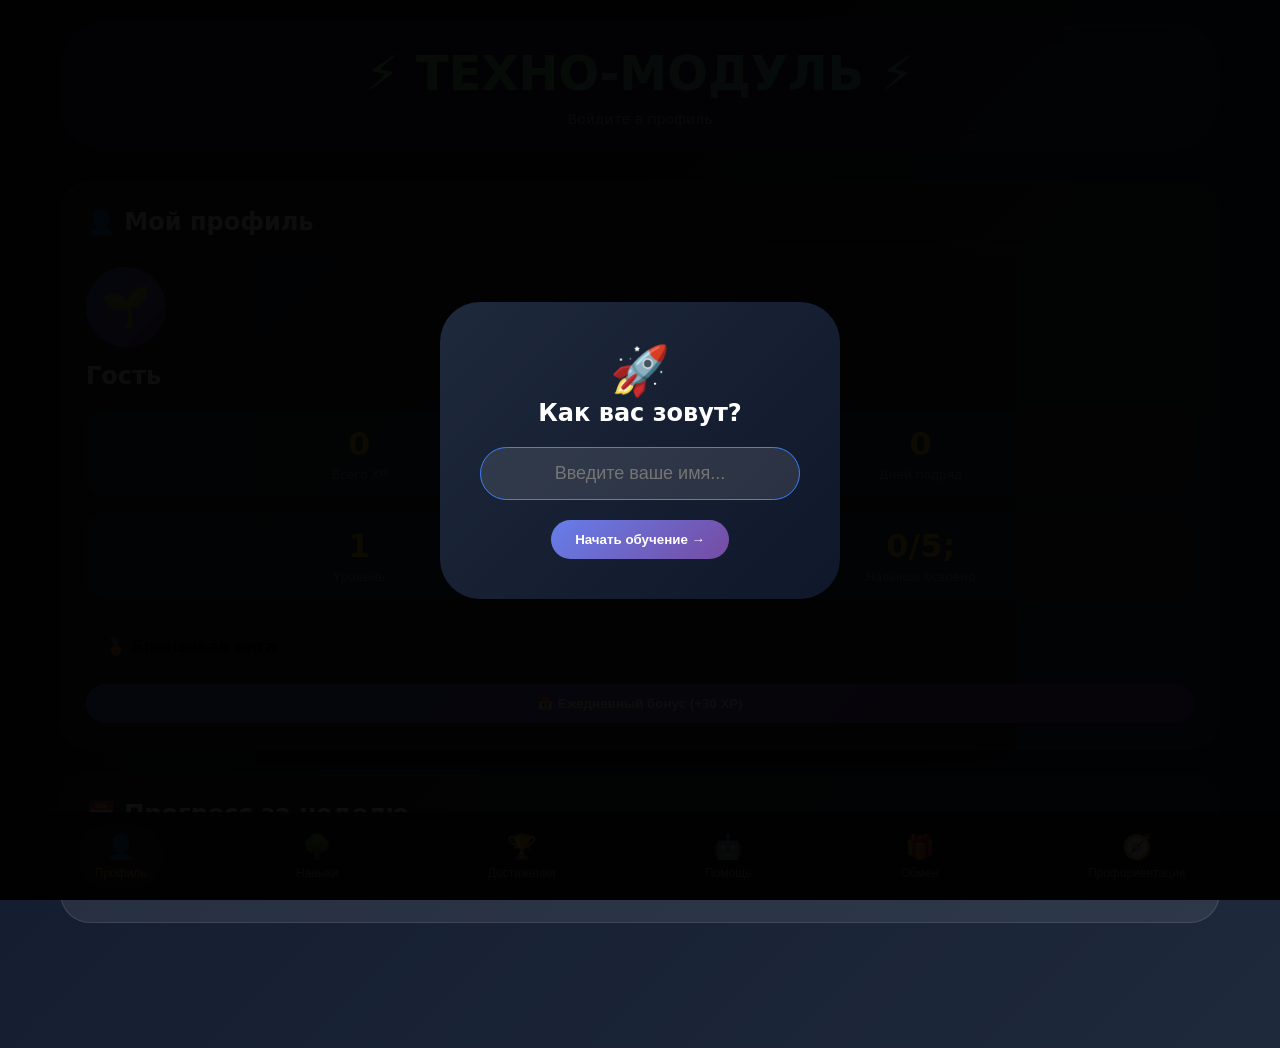
==== commit b258adcd: "Update index.html" ====
--- a/index.html
+++ b/index.html
@@ -10,7 +10,6 @@
     <link rel="manifest" href="./manifest.webmanifest">
     <link rel="icon" href="public/icon144.png" type="image/png">
     <meta name="pwa-capable" content="yes">
-    <link rel="stylesheet" href="styles.css">
     <title>Техно-модуль — полноценная IT-платформа с ИИ</title>
     <style>
         * {
@@ -696,7 +695,7 @@
             const isActive = userData.weekDays[day];
             const dayDiv = document.createElement('div');
             dayDiv.className = isActive ? 'active' : ''
-            dayDiv.innerHTML = `<div>${names[day]}</div><div>${isActive ? '✅' : '❌'}</div>;`
+            dayDiv.innerHTML = `<div>${names[day]}</div><div>${isActive ? '✅' : '❌'}</div>`
             dayDiv.onclick = () => {
                 if (!userData.weekDays[day]) { userData.weekDays[day] = true; userData.totalXP += 20; saveData(); updateAllUI(); showToast(`📅 +20 XP за отметку дня!`); }
                 else showToast(`✅ День уже отмечен!`);
@@ -829,4 +828,4 @@
     switchTab('profile');
     </script>
 </body>
-</html>+</html>
